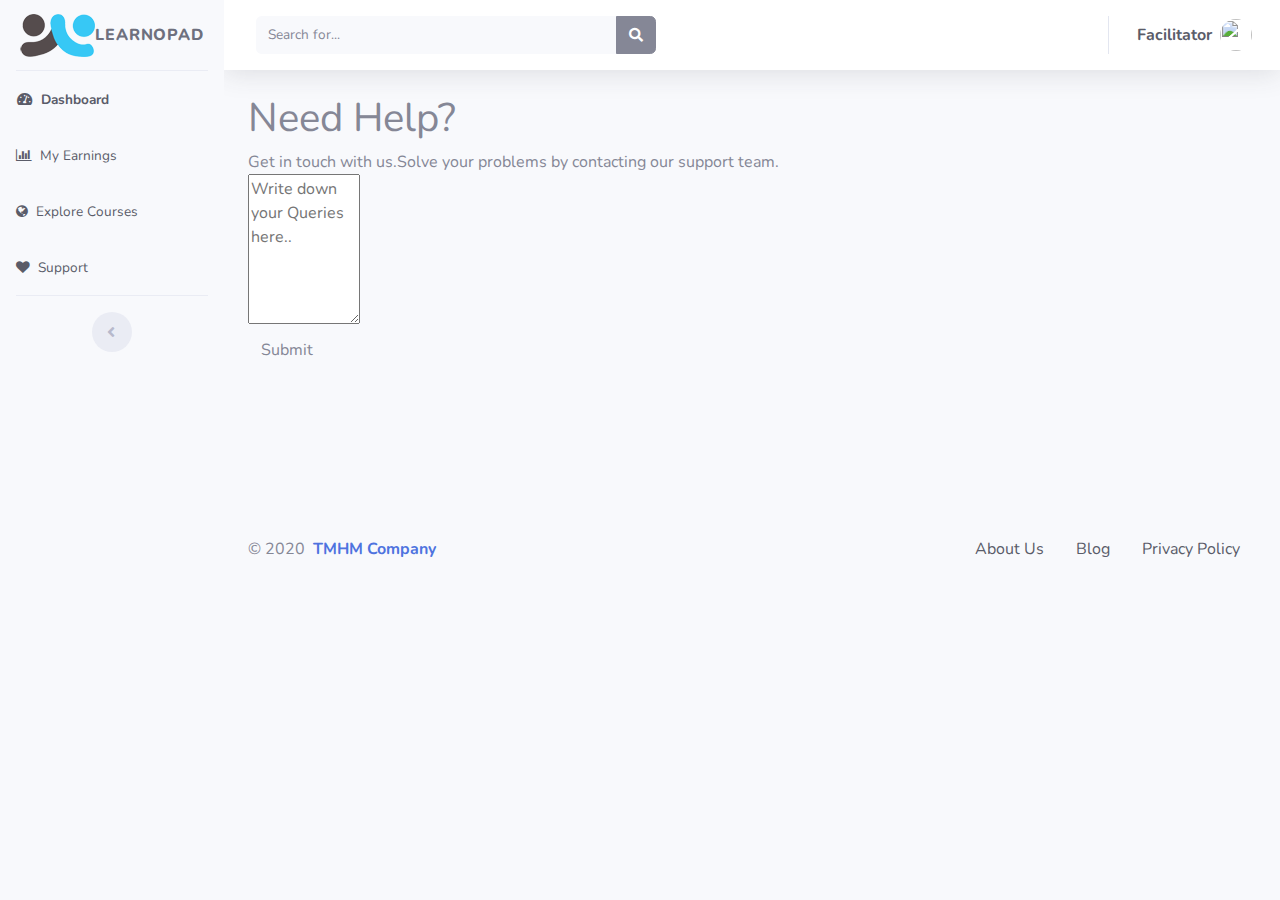
==== index.html @ 49c6573b "Update index.html" ====
<!DOCTYPE html>
<html lang="en">

<head>

  <meta charset="utf-8">
  <meta http-equiv="X-UA-Compatible" content="IE=edge">
  <meta name="viewport" content="width=device-width, initial-scale=1, shrink-to-fit=no">
  <meta name="description" content="">
  <meta name="author" content="">

  <title>SB Admin 2 - Dashboard</title>

  <!-- Custom fonts for this template-->
  <link href="vendor/fontawesome-free/css/all.min.css" rel="stylesheet" type="text/css">
  <link rel="stylesheet" href="https://cdnjs.cloudflare.com/ajax/libs/font-awesome/4.7.0/css/font-awesome.min.css">
  <link href="https://fonts.googleapis.com/css?family=Nunito:200,200i,300,300i,400,400i,600,600i,700,700i,800,800i,900,900i" rel="stylesheet">

  <!-- Custom styles for this template-->
  <link href="css/sb-admin-2.min.css" rel="stylesheet">

</head>

<body id="page-top">

  <!-- Page Wrapper -->
  <div id="wrapper">

    <!-- Sidebar -->

     <ul class="navbar-nav bg-light sidebar sidebar-light accordion" id="accordionSidebar">
      <!-- Sidebar - Brand -->
      <a class="sidebar-brand d-flex align-items-center justify-content-center" href="index.html">
         <img src="img/logotiny.png" class="navbar-brand-img" alt="...">
        <div class="sidebar-brand-text " >Learnopad </div>
      </a>
          <!-- Brand -->



      <!-- Divider -->
      <hr class="sidebar-divider  my-0">

      <!-- Nav Item - Dashboard -->
      <li class="nav-item active ">
        <a class="nav-link" href="index.html">
          <i class="fas fa-fw fa-tachometer-alt text-dark"></i>
          <span class="text-dark">Dashboard</span></a>
      </li>

      <!-- Divider -->
      <!-- Nav Item - Dashboard -->

      <li class="nav-item  ">
        <a class="nav-link" href="index.html">
          <i class="fa fa-bar-chart text-dark"></i>
          <span class="text-dark">My Earnings</span></a>
      </li>
 <!-- Nav Item - Dashboard -->
      <li class="nav-item  ">
        <a class="nav-link" href="index.html">
          <i class="fa fa-globe text-dark"></i>
          <span class="text-dark">Explore Courses</span></a>
      </li>
 <!-- Nav Item - Dashboard -->
      <li class="nav-item ">
        <a class="nav-link" href="index.html">
          <i class="fa fa-heart text-dark"></i>
          <span class="text-dark">Support</span></a>
      </li>





      <!-- Divider -->
      <hr class="sidebar-divider d-none d-md-block">

      <!-- Sidebar Toggler (Sidebar) -->
      <div class="text-center d-none d-md-inline">
        <button class="rounded-circle border-0" id="sidebarToggle"></button>
      </div>

    </ul>
    <!-- End of Sidebar -->

    <!-- Content Wrapper -->
    <div id="content-wrapper" class="d-flex flex-column">

      <!-- Main Content -->
      <div id="content">

        <!-- Topbar -->
        <nav class="navbar navbar-expand navbar-light bg-white topbar mb-4 static-top shadow">

          <!-- Sidebar Toggle (Topbar) -->
          <button id="sidebarToggleTop" class="btn btn-link d-md-none rounded-circle mr-3">
            <i class="fa fa-bars"></i>
          </button>

          <!-- Topbar Search -->
          <form class="d-none d-sm-inline-block form-inline mr-auto ml-md-3 my-2 my-md-0 mw-100 navbar-search">
            <div class="input-group">
              <input type="text" class="form-control bg-light border-0 small" placeholder="Search for..." aria-label="Search" aria-describedby="basic-addon2">
              <div class="input-group-append">
                <button class="btn btn-secondary" type="button">
                  <i class="fas fa-search fa-sm"></i>
                </button>
              </div>
            </div>
          </form>

          <!-- Topbar Navbar -->
          <ul class="navbar-nav ml-auto">

            <!-- Nav Item - Search Dropdown (Visible Only XS) -->
            <li class="nav-item dropdown no-arrow d-sm-none">
              <a class="nav-link dropdown-toggle" href="#" id="searchDropdown" role="button" data-toggle="dropdown" aria-haspopup="true" aria-expanded="false">
                <i class="fas fa-search fa-fw"></i>
              </a>
              <!-- Dropdown - Messages -->
              <div class="dropdown-menu dropdown-menu-right p-3 shadow animated--grow-in" aria-labelledby="searchDropdown">
                <form class="form-inline mr-auto w-100 navbar-search">
                  <div class="input-group">
                    <input type="text" class="form-control bg-light border-0 small" placeholder="Search for..." aria-label="Search" aria-describedby="basic-addon2">
                    <div class="input-group-append">
                      <button class="btn btn-primary" type="button">
                        <i class="fas fa-search fa-sm"></i>
                      </button>
                   </div>
                  </div>
                </form>
              </div>
            </li>



            <div class="topbar-divider d-none d-sm-block"></div>

            <!-- Nav Item - User Information -->
            <li class="nav-item dropdown no-arrow">
              <a class="nav-link dropdown-toggle" href="#" id="userDropdown" role="button" data-toggle="dropdown" aria-haspopup="true" aria-expanded="false">
                <span class="mr-2 d-none d-lg-inline text-dark font-weight-bold">Facilitator</span>
                <img class="img-profile rounded-circle" src="https://source.unsplash.com/QAB-WJcbgJk/60x60">
              </a>
              <!-- Dropdown - User Information -->
              <div class="dropdown-menu dropdown-menu-right shadow animated--grow-in" aria-labelledby="userDropdown">
                <a class="dropdown-item" href="#">
                  <i class="fas fa-user fa-sm fa-fw mr-2 text-gray-400"></i>
                  Profile
                </a>
                <a class="dropdown-item" href="#">
                  <i class="fas fa-cogs fa-sm fa-fw mr-2 text-gray-400"></i>
                  Settings
                </a>
                <a class="dropdown-item" href="#">
                  <i class="fas fa-list fa-sm fa-fw mr-2 text-gray-400"></i>
                  Activity Log
                </a>
                <div class="dropdown-divider"></div>
                <a class="dropdown-item" href="#" data-toggle="modal" data-target="#logoutModal">
                  <i class="fas fa-sign-out-alt fa-sm fa-fw mr-2 text-gray-400"></i>
                  Logout
                </a>
              </div>
            </li>

          </ul>

        </nav>
        <!-- End of Topbar -->

        <!-- Begin Page Content -->
      <div class="container">
        <form action="action_page.php">
        <h1>Need Help?</h1>
        <p>Get in touch with us.Solve your problems by contacting our support team.

          <label for="subject"></label>


            <br>


            <textarea id="subject" name="Queries"rows="4" cols="10"  placeholder="Write down your Queries here.." style="height:150px" style="width:250px" ></textarea>
             <br>
              <button type="submit" class="btn btn-default">Submit</button>

        </form>
        <br>
        <br>
        <br>
        <br>
        <br>
        <br>

      <!-- Footer -->
      <footer class="footer pt-0">
        <div class="row align-items-center justify-content-lg-between">
          <div class="col-lg-6">
            <div class="copyright text-center  text-lg-left  text-black">
              &copy; 2020 <a href="http://tmhm.in/" class="font-weight-bold ml-1" target="_blank">TMHM Company</a>
            </div>
          </div>
          <div class="col-lg-6 ">
            <ul class="nav nav-footer text-black justify-content-center justify-content-lg-end">
              <li class="nav-item">
                <a href="http://tmhm.in/" class="nav-link" target="_blank">
                <span class="text-dark">About Us</span></a>
              </li>
              <li class="nav-item ">
                <a href="https://tmhm.in/blog/" class="nav-link" target="_blank"> <span class="text-dark">Blog</span></a></a>
              </li>
              <li class="nav-item">
                <a href="" class="nav-link" target="_blank"> <span class="text-dark">Privacy Policy</span></a></a>
              </li>
            </ul>
          </div>
        </div>
      </footer>
    </div>
  </div>
      <!-- End of Footer -->

    </div>
    <!-- End of Content Wrapper -->

  </div>
  <!-- End of Page Wrapper -->

  <!-- Scroll to Top Button-->
  <a class="scroll-to-top rounded" href="#page-top">
    <i class="fas fa-angle-up"></i>
  </a>

  <!-- Logout Modal-->
  <div class="modal fade" id="logoutModal" tabindex="-1" role="dialog" aria-labelledby="exampleModalLabel" aria-hidden="true">
    <div class="modal-dialog" role="document">
      <div class="modal-content">
        <div class="modal-header">
          <h5 class="modal-title" id="exampleModalLabel">Ready to Leave?</h5>
          <button class="close" type="button" data-dismiss="modal" aria-label="Close">
            <span aria-hidden="true">×</span>
          </button>
        </div>
        <div class="modal-body">Select "Logout" below if you are ready to end your current session.</div>
        <div class="modal-footer">
          <button class="btn btn-secondary" type="button" data-dismiss="modal">Cancel</button>
          <a class="btn btn-primary" href="index.html">Logout</a>
        </div>
      </div>
    </div>
  </div>

  <!-- Bootstrap core JavaScript-->
  <script src="vendor/jquery/jquery.min.js"></script>
  <script src="vendor/bootstrap/js/bootstrap.bundle.min.js"></script>

  <!-- Core plugin JavaScript-->
  <script src="vendor/jquery-easing/jquery.easing.min.js"></script>

  <!-- Custom scripts for all pages-->
  <script src="js/sb-admin-2.min.js"></script>

  <!-- Page level plugins -->
  <script src="vendor/chart.js/Chart.min.js"></script>

  <!-- Page level custom scripts -->
  <script src="js/demo/chart-area-demo.js"></script>
  <script src="js/demo/chart-pie-demo.js"></script>

</body>

</html>
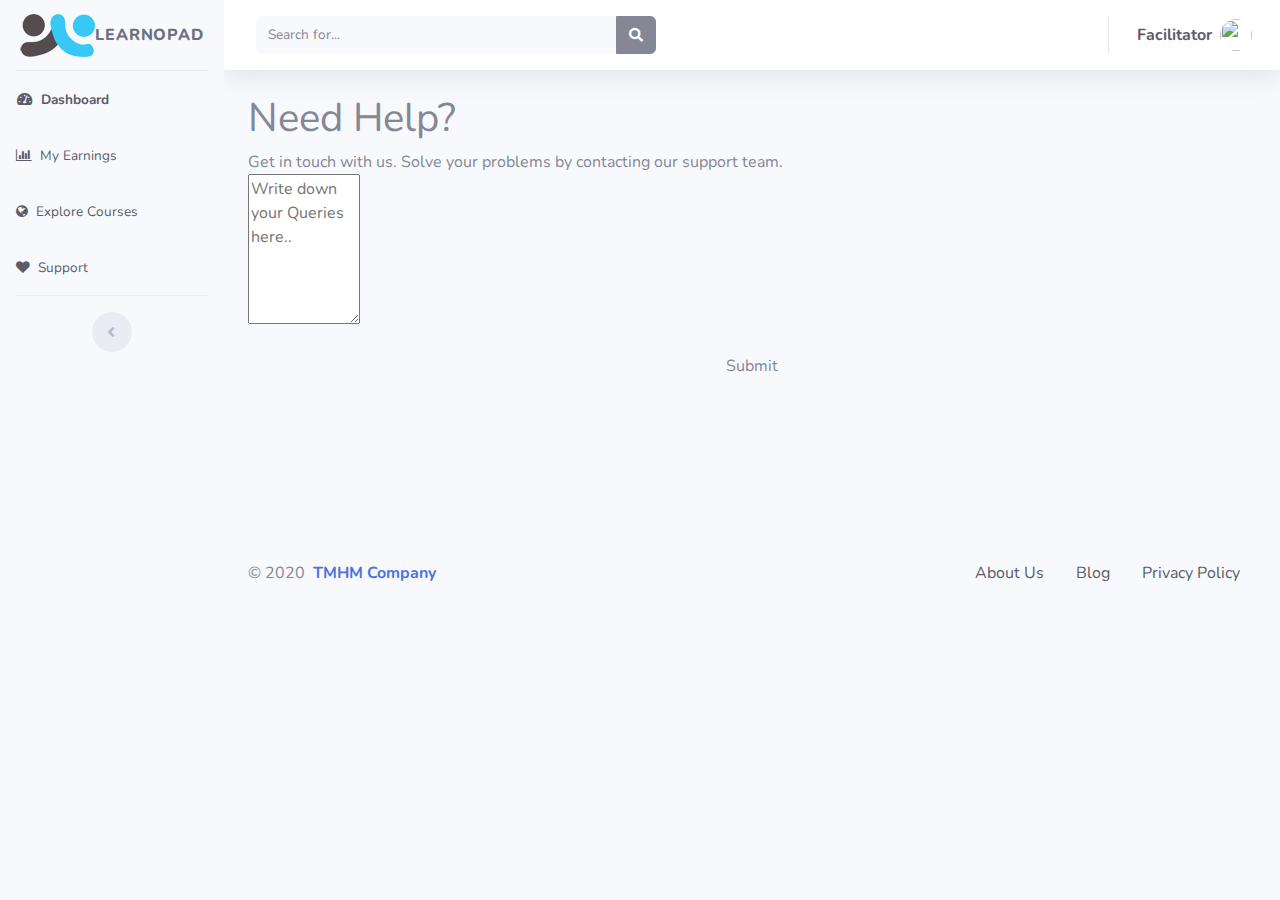
==== commit 393415b7: "Update index.html" ====
--- a/index.html
+++ b/index.html
@@ -14,10 +14,12 @@
   <!-- Custom fonts for this template-->
   <link href="vendor/fontawesome-free/css/all.min.css" rel="stylesheet" type="text/css">
   <link rel="stylesheet" href="https://cdnjs.cloudflare.com/ajax/libs/font-awesome/4.7.0/css/font-awesome.min.css">
+
   <link href="https://fonts.googleapis.com/css?family=Nunito:200,200i,300,300i,400,400i,600,600i,700,700i,800,800i,900,900i" rel="stylesheet">
 
   <!-- Custom styles for this template-->
   <link href="css/sb-admin-2.min.css" rel="stylesheet">
+    <link rel="stylesheet" href="./support.css">
 
 </head>
 
@@ -171,10 +173,10 @@
         <!-- End of Topbar -->
 
         <!-- Begin Page Content -->
-      <div class="container">
+        <div class="container">
         <form action="action_page.php">
         <h1>Need Help?</h1>
-        <p>Get in touch with us.Solve your problems by contacting our support team.
+        <p>Get in touch with us. Solve your problems by contacting our support team.
 
           <label for="subject"></label>
 
@@ -184,8 +186,9 @@
 
             <textarea id="subject" name="Queries"rows="4" cols="10"  placeholder="Write down your Queries here.." style="height:150px" style="width:250px" ></textarea>
              <br>
-              <button type="submit" class="btn btn-default">Submit</button>
-
+             <div style="text-align: center;">
+              <button type="submit" class="btn btn-submit btn-default">Submit</button>
+            </div>
         </form>
         <br>
         <br>
@@ -193,6 +196,8 @@
         <br>
         <br>
         <br>
+        <br>
+
 
       <!-- Footer -->
       <footer class="footer pt-0">
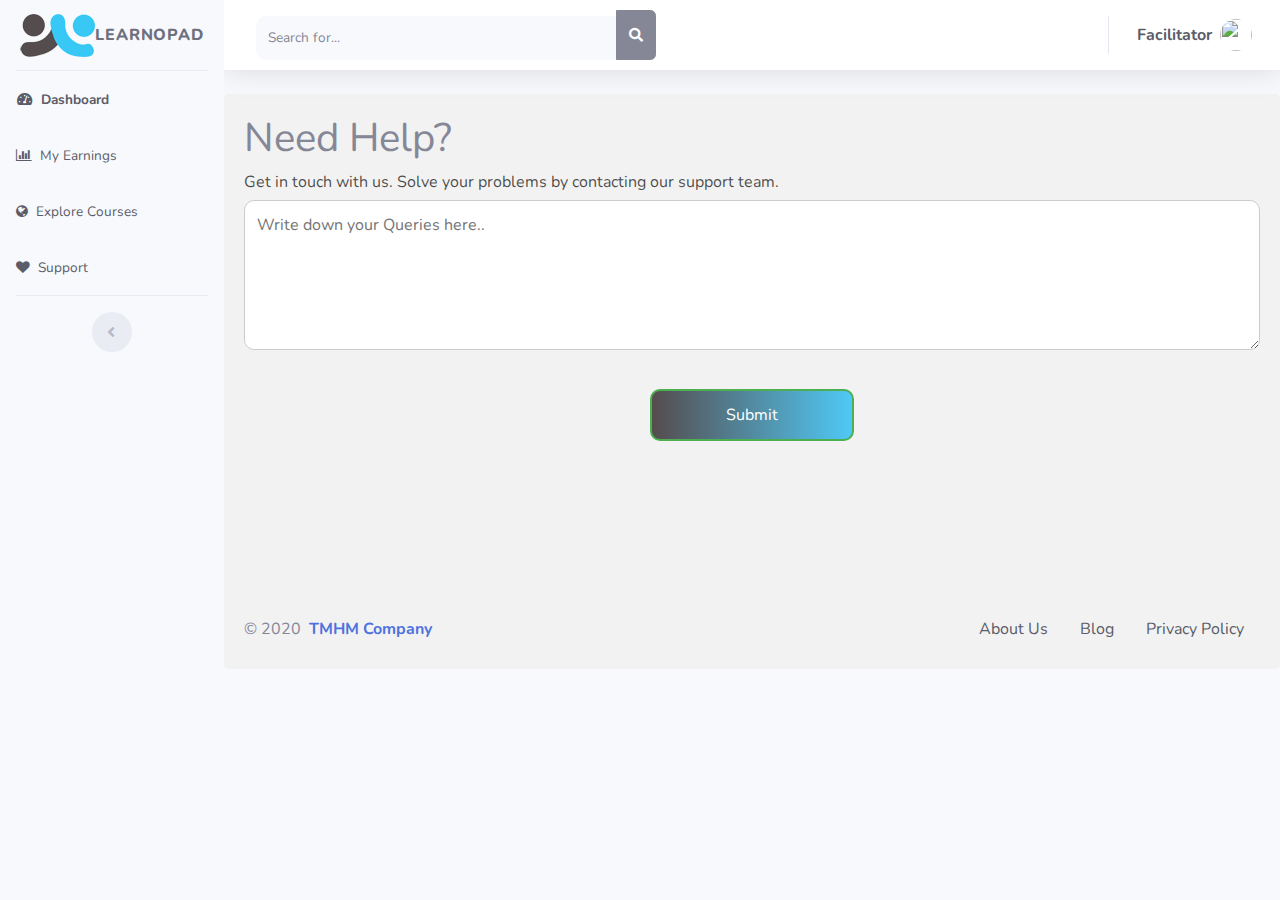
==== commit 9f156a8b: "Update index.html" ====
--- a/index.html
+++ b/index.html
@@ -19,7 +19,7 @@
 
   <!-- Custom styles for this template-->
   <link href="css/sb-admin-2.min.css" rel="stylesheet">
-    <link rel="stylesheet" href="./support.css">
+    <link rel="stylesheet" href="css/support.css">
 
 </head>
 
--- a/css/support.css
+++ b/css/support.css
@@ -0,0 +1,47 @@
+/* Style inputs with type="text", select elements and textareas */
+input[type="text"],
+select,
+textarea {
+  width: 100%; /* Full width */
+  padding: 12px; /* Some padding */
+  border: 1px solid #ccc; /* Gray border */
+  border-radius: 10px; /* Rounded borders */
+  box-sizing: border-box; /* Make sure that padding and width stays in place */
+  margin-top: 6px; /* Add a top margin */
+  margin-bottom: 16px; /* Bottom margin */
+  resize: vertical; /* Allow the user to vertically resize the textarea (not horizontally) */
+}
+
+/* Style the submit button with a specific background color etc */
+.btn-submit {
+  background: -webkit-linear-gradient(to right, #554c4d, #4fc9f5);
+  background: linear-gradient(to right, #554c4d, #4fc9f5);
+  color: white;
+  padding: 12px 20px;
+  border: 2px solid #4caf50;
+  border-radius: 10px;
+  cursor: pointer;
+  width: 20%;
+}
+
+/* When moving the mouse over the submit button, add a darker green color */
+.btn-submit:hover {
+  transform: scale(1.1);
+  color: black;
+}
+.button {
+  background-color: white;
+  color: black;
+  border: 2px solid #4caf50; /* Green */
+}
+
+/* Add a background color and some padding around the form */
+.container {
+  border-radius: 5px;
+  background-color: #f2f2f2;
+  padding: 20px;
+}
+
+p {
+  color: rgba(0, 0, 0, 0.7);
+}
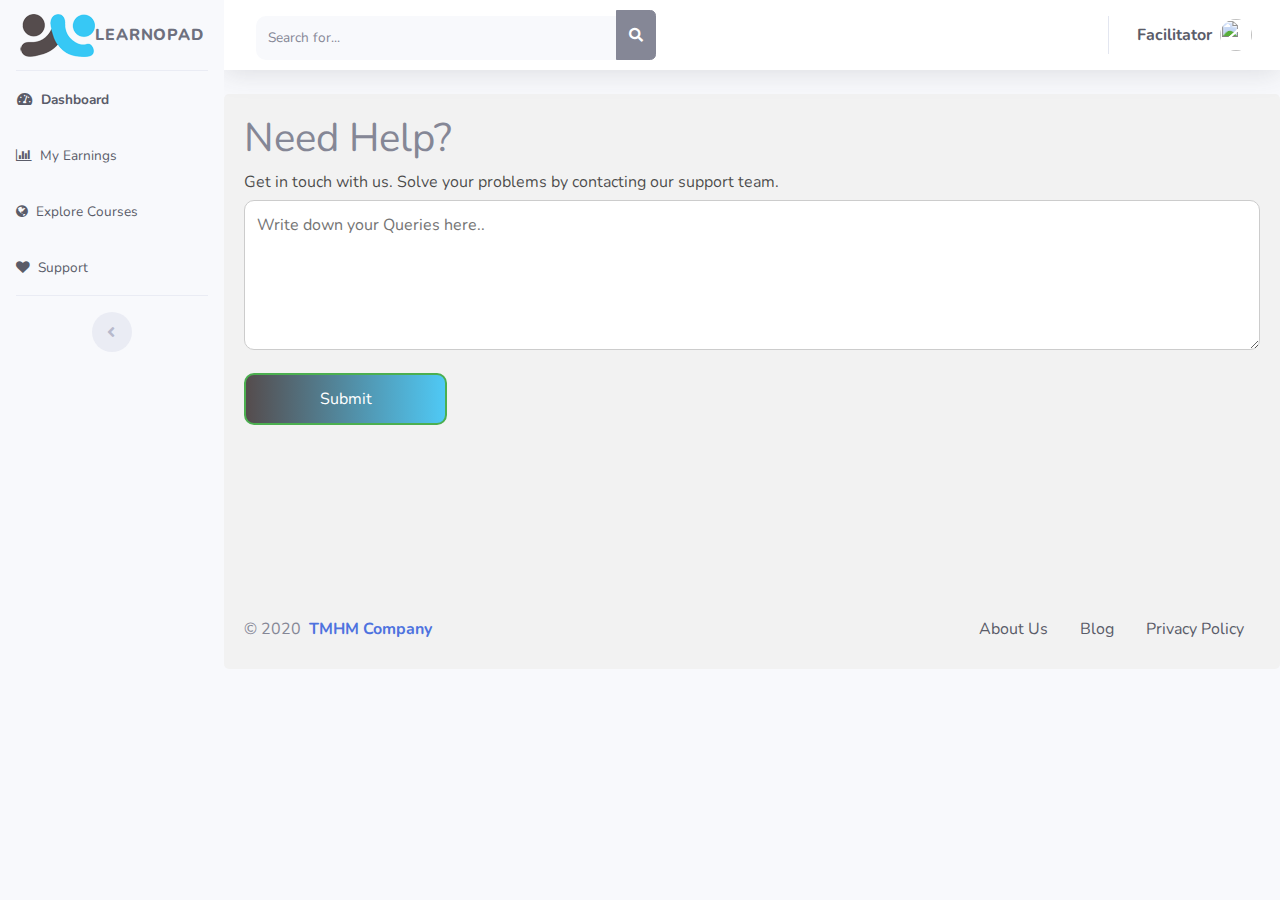
==== commit c2ccdbf2: "Update index.html" ====
--- a/index.html
+++ b/index.html
@@ -186,9 +186,10 @@
 
             <textarea id="subject" name="Queries"rows="4" cols="10"  placeholder="Write down your Queries here.." style="height:150px" style="width:250px" ></textarea>
              <br>
-             <div style="text-align: center;">
-              <button type="submit" class="btn btn-submit btn-default">Submit</button>
-            </div>
+              <button type="submit" class="btn btn-submit btn-default" class="text-center"">Submit</button>
+
+    
+
         </form>
         <br>
         <br>
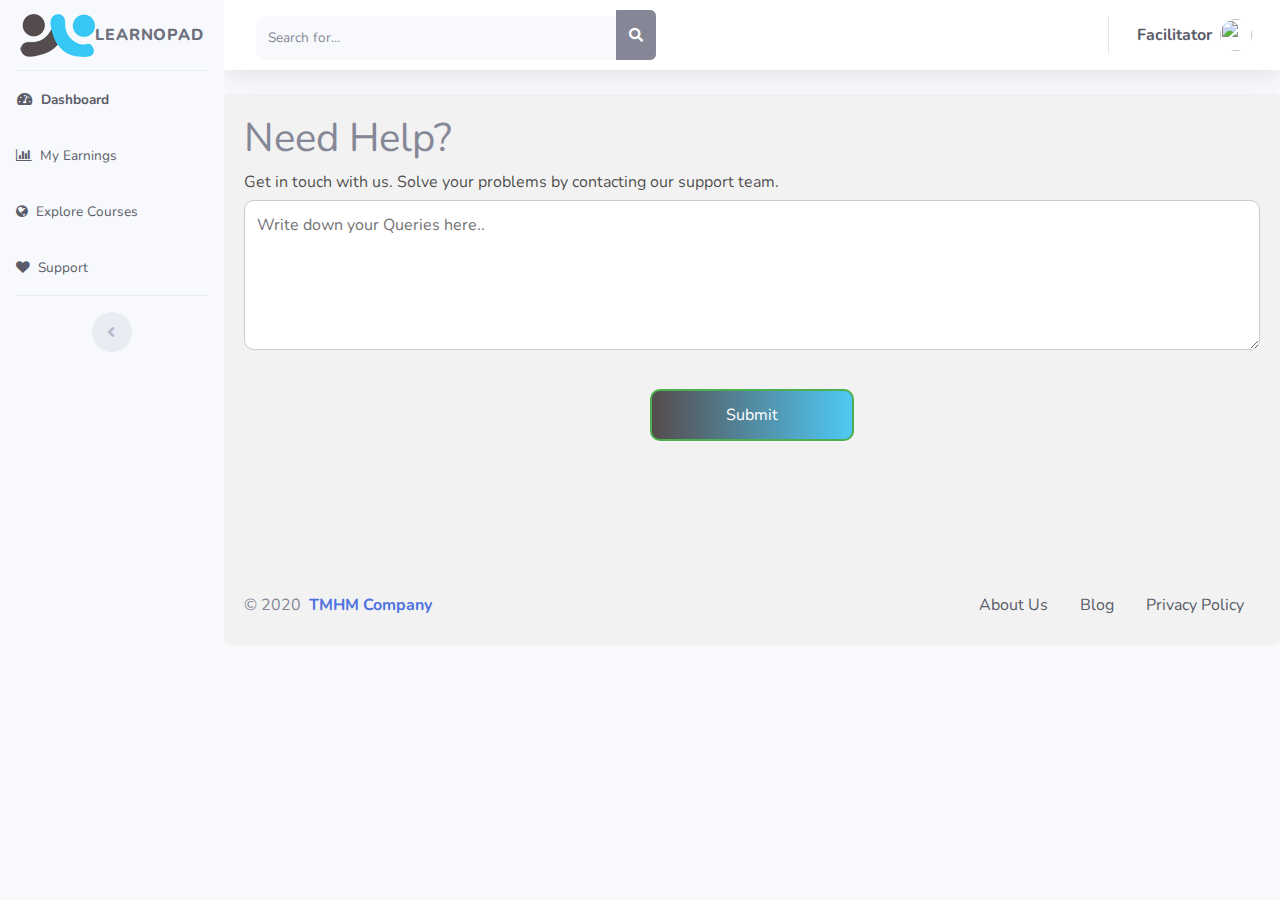
==== commit 7f194a82: "Update index.html" ====
--- a/index.html
+++ b/index.html
@@ -186,7 +186,8 @@
 
             <textarea id="subject" name="Queries"rows="4" cols="10"  placeholder="Write down your Queries here.." style="height:150px" style="width:250px" ></textarea>
              <br>
-              <button type="submit" class="btn btn-submit btn-default" class="text-center"">Submit</button>
+              <div style="text-align: center;">
+              <button type="submit" class="btn btn-submit btn-default">Submit</button>
 
     
 
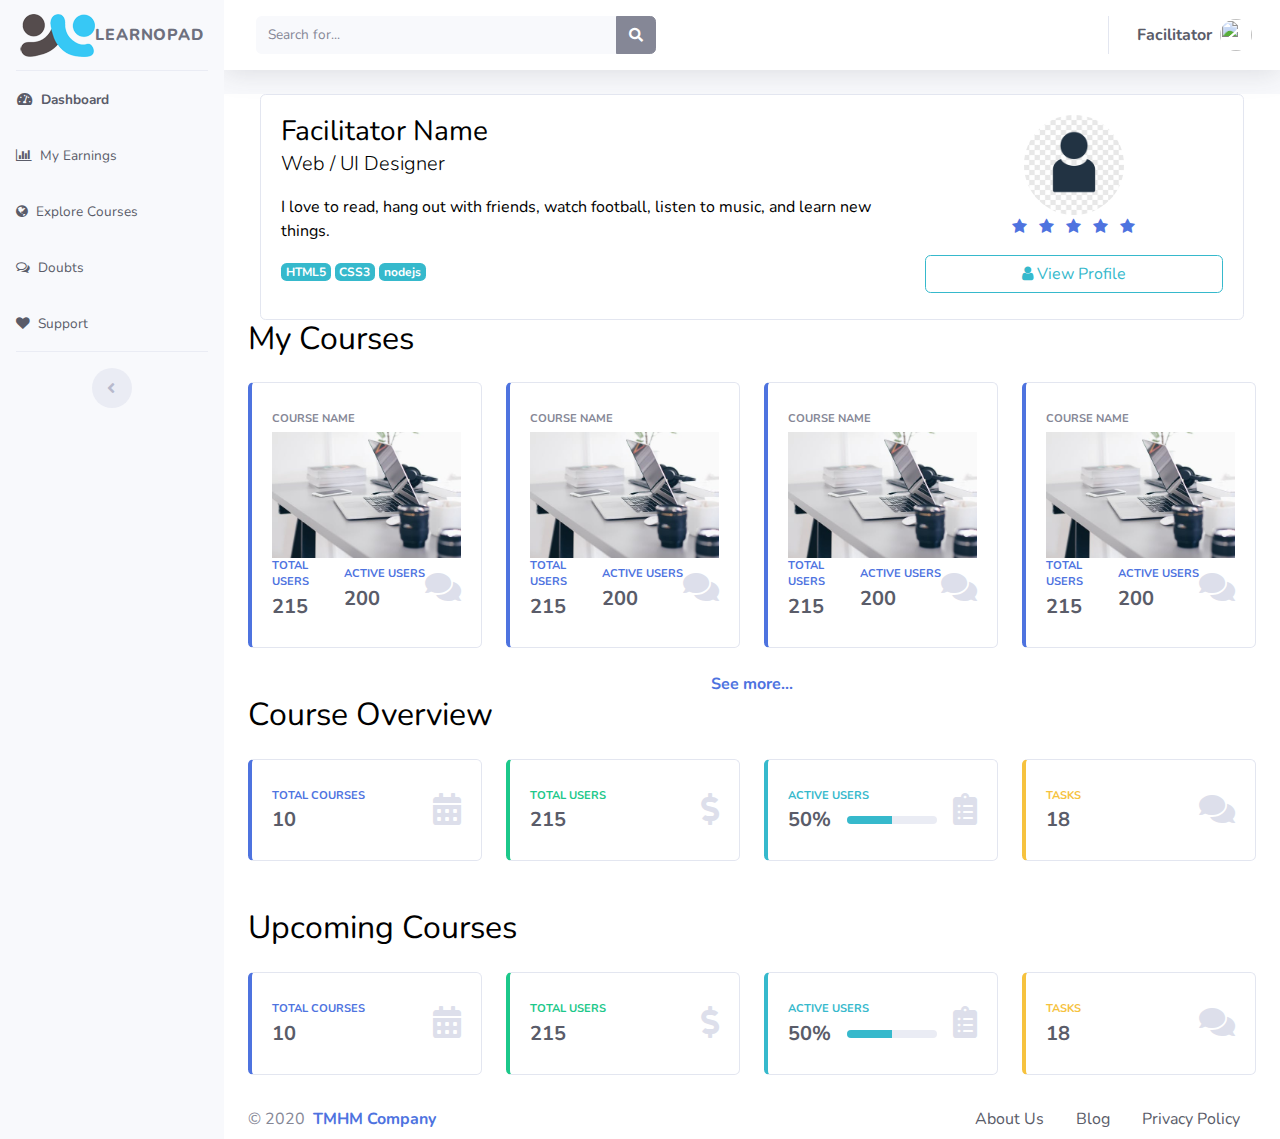
==== commit c5a1d202: "Add files via upload" ====
--- a/index.html
+++ b/index.html
@@ -14,12 +14,10 @@
   <!-- Custom fonts for this template-->
   <link href="vendor/fontawesome-free/css/all.min.css" rel="stylesheet" type="text/css">
   <link rel="stylesheet" href="https://cdnjs.cloudflare.com/ajax/libs/font-awesome/4.7.0/css/font-awesome.min.css">
-
   <link href="https://fonts.googleapis.com/css?family=Nunito:200,200i,300,300i,400,400i,600,600i,700,700i,800,800i,900,900i" rel="stylesheet">
 
   <!-- Custom styles for this template-->
   <link href="css/sb-admin-2.min.css" rel="stylesheet">
-    <link rel="stylesheet" href="css/support.css">
 
 </head>
 
@@ -65,12 +63,19 @@
           <span class="text-dark">Explore Courses</span></a>
       </li>
  <!-- Nav Item - Dashboard -->
+
+       <li class="nav-item ">
+         <a class="nav-link" href="Doubts.html">
+           <i class="fa fa-comments-o text-dark"></i>
+           <span class="text-dark">Doubts</span></a>
+       </li>
+
+
       <li class="nav-item ">
-        <a class="nav-link" href="index.html">
+        <a class="nav-link" href="Support.html">
           <i class="fa fa-heart text-dark"></i>
           <span class="text-dark">Support</span></a>
       </li>
-
 
 
 
@@ -173,33 +178,342 @@
         <!-- End of Topbar -->
 
         <!-- Begin Page Content -->
-        <div class="container">
-        <form action="action_page.php">
-        <h1>Need Help?</h1>
-        <p>Get in touch with us. Solve your problems by contacting our support team.
-
-          <label for="subject"></label>
-
-
-            <br>
-
-
-            <textarea id="subject" name="Queries"rows="4" cols="10"  placeholder="Write down your Queries here.." style="height:150px" style="width:250px" ></textarea>
-             <br>
-              <div style="text-align: center;">
-              <button type="submit" class="btn btn-submit btn-default">Submit</button>
-
-    
-
-        </form>
-        <br>
-        <br>
-        <br>
-        <br>
-        <br>
-        <br>
-        <br>
-
+        <div class="container-fluid bg-white" >
+            <div class="col-12">
+            <div class="card">
+                <div class="card-body">
+                    <div class="row">
+                        <div class="col-12 col-lg-8 col-md-6" style="color: black">
+                            <h3 class="mb-0 text-truncated">Facilitator Name</h3>
+                            <p class="lead">Web / UI Designer</p>
+                            <p>
+                                I love to read, hang out with friends, watch football, listen to music, and learn new things.
+                            </p>
+                            <p> <span class="badge badge-info tags">HTML5</span>
+                                <span class="badge badge-info tags">CSS3</span>
+                                <span class="badge badge-info tags">nodejs</span>
+                            </p>
+                        </div>
+                        <div class="col-12 col-lg-4 col-md-6 text-center">
+                            <img src="img/icon.jpg" alt="" class=" rounded-circle img-fluid" style="width: 100px; height: 100px;">
+                            <br>
+                            <ul class="list-inline ratings text-center" title="Ratings">
+                                <li class="list-inline-item"><a href="#"><span class="fa fa-star"></span></a>
+                                </li>
+                                <li class="list-inline-item"><a href="#"><span class="fa fa-star"></span></a>
+                                </li>
+                                <li class="list-inline-item"><a href="#"><span class="fa fa-star"></span></a>
+                                </li>
+                                <li class="list-inline-item"><a href="#"><span class="fa fa-star"></span></a>
+                                </li>
+                                <li class="list-inline-item"><a href="#"><span class="fa fa-star"></span></a>
+                                </li>
+                            </ul>
+
+                            <button class="btn btn-outline-info btn-block"><span class="fa fa-user"></span> View Profile</button>
+                        </div>
+
+                        <!--/col-->
+                    </div>
+                    <!--/row-->
+                </div>
+                <!--/card-block-->
+            </div>
+        </div>
+
+          <div class="d-sm-flex align-items-center justify-content-between mb-4">
+            <h6 class="h2 d-inline-block mb-0" style="color:black">My Courses</h6>
+
+           </div>
+           <div class="row">
+            <div class="col-xl-3 col-md-6 mb-4">
+              <div class="card border-left-primary h-100 py-2">
+                <div class="card-body">
+                  <div class="row no-gutters align-items-center">
+                    <div class="col mr-2">
+                      <div class="text-xs font-weight-bold  text-uppercase mb-1"> Course Name</div>
+
+                    </div>
+                    <a href="#"><img src="office.jpeg" style="width:100%;"></a>
+                    <div class="col mr-2">
+                      <div class="text-xs font-weight-bold text-primary text-uppercase mb-1">Total Users</div>
+                      <div class="h5 mb-0 font-weight-bold text-gray-800">215</div>
+                    </div>
+                    <div class="col-auto">
+                     <div class="text-xs font-weight-bold text-primary text-uppercase mb-1">Active Users</div>
+                      <div class="h5 mb-0 font-weight-bold text-gray-800">200</div>
+
+                    </div>
+                    <div class="col-auto">
+                      <i class="fas fa-comments fa-2x text-gray-300"></i>
+                    </div>
+
+                  </div>
+                </div>
+              </div>
+            </div>
+
+            <div class="col-xl-3 col-md-6 mb-4">
+              <div class="card border-left-primary h-100 py-2">
+                <div class="card-body">
+                  <div class="row no-gutters align-items-center">
+                    <div class="col mr-2">
+                      <div class="text-xs font-weight-bold  text-uppercase mb-1"> Course Name</div>
+
+                    </div>
+                    <a href="#"><img src="office.jpeg" style="width:100%;"></a>
+                    <div class="col mr-2">
+                      <div class="text-xs font-weight-bold text-primary text-uppercase mb-1">Total Users</div>
+                      <div class="h5 mb-0 font-weight-bold text-gray-800">215</div>
+                    </div>
+                    <div class="col-auto">
+                     <div class="text-xs font-weight-bold text-primary text-uppercase mb-1">Active Users</div>
+                      <div class="h5 mb-0 font-weight-bold text-gray-800">200</div>
+
+                    </div>
+                    <div class="col-auto">
+                      <i class="fas fa-comments fa-2x text-gray-300"></i>
+                    </div>
+                  </div>
+                </div>
+              </div>
+            </div>
+
+            <div class="col-xl-3 col-md-6 mb-4">
+              <div class="card border-left-primary h-100 py-2">
+                <div class="card-body">
+                  <div class="row no-gutters align-items-center">
+                    <div class="col mr-2">
+                      <div class="text-xs font-weight-bold  text-uppercase mb-1"> Course Name</div>
+
+                    </div>
+                    <a href="#"><img src="office.jpeg" style="width:100%;"></a>
+
+                    <div class="col mr-2">
+                      <div class="text-xs font-weight-bold text-primary text-uppercase mb-1">Total Users</div>
+                      <div class="h5 mb-0 font-weight-bold text-gray-800">215</div>
+                    </div>
+                    <div class="col-auto">
+                     <div class="text-xs font-weight-bold text-primary text-uppercase mb-1">Active Users</div>
+                      <div class="h5 mb-0 font-weight-bold text-gray-800">200</div>
+
+                    </div>
+                    <div class="col-auto">
+                      <i class="fas fa-comments fa-2x text-gray-300"></i>
+                    </div>
+                  </div>
+                </div>
+              </div>
+            </div>
+
+            <div class="col-xl-3 col-md-6 mb-4">
+              <div class="card border-left-primary  h-100 py-2">
+                <div class="card-body">
+                  <div class="row no-gutters align-items-center">
+                    <div class="col mr-2">
+                      <div class="text-xs font-weight-bold text-uppercase mb-1"> Course Name</div>
+
+                    </div>
+                    <a href="#"><img src="office.jpeg" style="width:100%;"></a>
+                    <div class="col mr-2">
+                      <div class="text-xs font-weight-bold text-primary text-uppercase mb-1">Total Users</div>
+                      <div class="h5 mb-0 font-weight-bold text-gray-800">215</div>
+                    </div>
+                    <div class="col-auto">
+                     <div class="text-xs font-weight-bold text-primary text-uppercase mb-1">Active Users</div>
+                      <div class="h5 mb-0 font-weight-bold text-gray-800">200</div>
+
+                    </div>
+                    <div class="col-auto">
+                      <i class="fas fa-comments fa-2x text-gray-300"></i>
+                    </div>
+                  </div>
+                </div>
+              </div>
+            </div>
+           </div>
+
+           <!---See More-->
+           <div class="see-more">
+             <div class="font-weight-bold text-center">
+                <a href="#">See more...</a>
+             </div>
+           </div>
+          <!-- Page Heading -->
+          <div class="d-sm-flex align-items-center justify-content-between mb-4">
+           <h6 class="h2 d-inline-block mb-0" style="color:black">Course Overview</h6>
+
+          </div>
+
+         <div class="row">
+
+            <!-- Earnings (Monthly) Card Example -->
+            <div class="col-xl-3 col-md-6 mb-4">
+              <div class="card border-left-primary  h-100 py-2">
+                <div class="card-body">
+                  <div class="row no-gutters align-items-center">
+                    <div class="col mr-2">
+                      <div class="text-xs font-weight-bold text-primary text-uppercase mb-1">Total Courses</div>
+                      <div class="h5 mb-0 font-weight-bold text-gray-800">10</div>
+                    </div>
+                    <div class="col-auto">
+                      <i class="fas fa-calendar fa-2x text-gray-300"></i>
+                    </div>
+                  </div>
+                </div>
+              </div>
+            </div>
+
+            <!-- Earnings (Monthly) Card Example -->
+            <div class="col-xl-3 col-md-6 mb-4">
+              <div class="card border-left-success  h-100 py-2">
+                <div class="card-body">
+                  <div class="row no-gutters align-items-center">
+                    <div class="col mr-2">
+                      <div class="text-xs font-weight-bold text-success text-uppercase mb-1">Total Users</div>
+                      <div class="h5 mb-0 font-weight-bold text-gray-800">215</div>
+                    </div>
+                    <div class="col-auto">
+                      <i class="fas fa-dollar-sign fa-2x text-gray-300"></i>
+                    </div>
+                  </div>
+                </div>
+              </div>
+            </div>
+
+            <!-- Earnings (Monthly) Card Example -->
+            <div class="col-xl-3 col-md-6 mb-4">
+              <div class="card border-left-info  h-100 py-2">
+                <div class="card-body">
+                  <div class="row no-gutters align-items-center">
+                    <div class="col mr-2">
+                      <div class="text-xs font-weight-bold text-info text-uppercase mb-1">Active Users</div>
+                      <div class="row no-gutters align-items-center">
+                        <div class="col-auto">
+                          <div class="h5 mb-0 mr-3 font-weight-bold text-gray-800">50%</div>
+                        </div>
+                        <div class="col">
+                          <div class="progress progress-sm mr-2">
+                            <div class="progress-bar bg-info" role="progressbar" style="width: 50%" aria-valuenow="50" aria-valuemin="0" aria-valuemax="100"></div>
+                          </div>
+                        </div>
+                      </div>
+                    </div>
+                    <div class="col-auto">
+                      <i class="fas fa-clipboard-list fa-2x text-gray-300"></i>
+                    </div>
+                  </div>
+                </div>
+              </div>
+            </div>
+
+            <!-- Pending Requests Card Example -->
+            <div class="col-xl-3 col-md-6 mb-4">
+              <div class="card border-left-warning  h-100 py-2">
+                <div class="card-body">
+                  <div class="row no-gutters align-items-center">
+                    <div class="col mr-2">
+                      <div class="text-xs font-weight-bold text-warning text-uppercase mb-1">Tasks</div>
+                      <div class="h5 mb-0 font-weight-bold text-gray-800">18</div>
+                    </div>
+                    <div class="col-auto">
+                      <i class="fas fa-comments fa-2x text-gray-300"></i>
+                    </div>
+                  </div>
+                </div>
+              </div>
+            </div>
+          </div>
+
+
+
+          <!-- <div class="header-body"> -->
+          <div class="row align-items-center py-4">
+            <div class="col-lg-6 col-7">
+              <h6 class="h2 d-inline-block mb-0" style="color:black">Upcoming Courses</h6>
+
+            </div>
+          </div>
+          <!-- Card stats for upcoming courses 1 -->
+         <div class="row">
+
+            <!-- Earnings (Monthly) Card Example -->
+            <div class="col-xl-3 col-md-6 mb-4">
+              <div class="card border-left-primary  h-100 py-2">
+                <div class="card-body">
+                  <div class="row no-gutters align-items-center">
+                    <div class="col mr-2">
+                      <div class="text-xs font-weight-bold text-primary text-uppercase mb-1">Total Courses</div>
+                      <div class="h5 mb-0 font-weight-bold text-gray-800">10</div>
+                    </div>
+                    <div class="col-auto">
+                      <i class="fas fa-calendar fa-2x text-gray-300"></i>
+                    </div>
+                  </div>
+                </div>
+              </div>
+            </div>
+
+            <!-- Earnings (Monthly) Card Example -->
+            <div class="col-xl-3 col-md-6 mb-4">
+              <div class="card border-left-success  h-100 py-2">
+                <div class="card-body">
+                  <div class="row no-gutters align-items-center">
+                    <div class="col mr-2">
+                      <div class="text-xs font-weight-bold text-success text-uppercase mb-1">Total Users</div>
+                      <div class="h5 mb-0 font-weight-bold text-gray-800">215</div>
+                    </div>
+                    <div class="col-auto">
+                      <i class="fas fa-dollar-sign fa-2x text-gray-300"></i>
+                    </div>
+                  </div>
+                </div>
+              </div>
+            </div>
+
+            <!-- Earnings (Monthly) Card Example -->
+            <div class="col-xl-3 col-md-6 mb-4">
+              <div class="card border-left-info  h-100 py-2">
+                <div class="card-body">
+                  <div class="row no-gutters align-items-center">
+                    <div class="col mr-2">
+                      <div class="text-xs font-weight-bold text-info text-uppercase mb-1">Active Users</div>
+                      <div class="row no-gutters align-items-center">
+                        <div class="col-auto">
+                          <div class="h5 mb-0 mr-3 font-weight-bold text-gray-800">50%</div>
+                        </div>
+                        <div class="col">
+                          <div class="progress progress-sm mr-2">
+                            <div class="progress-bar bg-info" role="progressbar" style="width: 50%" aria-valuenow="50" aria-valuemin="0" aria-valuemax="100"></div>
+                          </div>
+                        </div>
+                      </div>
+                    </div>
+                    <div class="col-auto">
+                      <i class="fas fa-clipboard-list fa-2x text-gray-300"></i>
+                    </div>
+                  </div>
+                </div>
+              </div>
+            </div>
+
+            <!-- Pending Requests Card Example -->
+            <div class="col-xl-3 col-md-6 mb-4">
+              <div class="card border-left-warning  h-100 py-2">
+                <div class="card-body">
+                  <div class="row no-gutters align-items-center">
+                    <div class="col mr-2">
+                      <div class="text-xs font-weight-bold text-warning text-uppercase mb-1">Tasks</div>
+                      <div class="h5 mb-0 font-weight-bold text-gray-800">18</div>
+                    </div>
+                    <div class="col-auto">
+                      <i class="fas fa-comments fa-2x text-gray-300"></i>
+                    </div>
+                  </div>
+                </div>
+              </div>
+            </div>
+          </div>
 
       <!-- Footer -->
       <footer class="footer pt-0">
